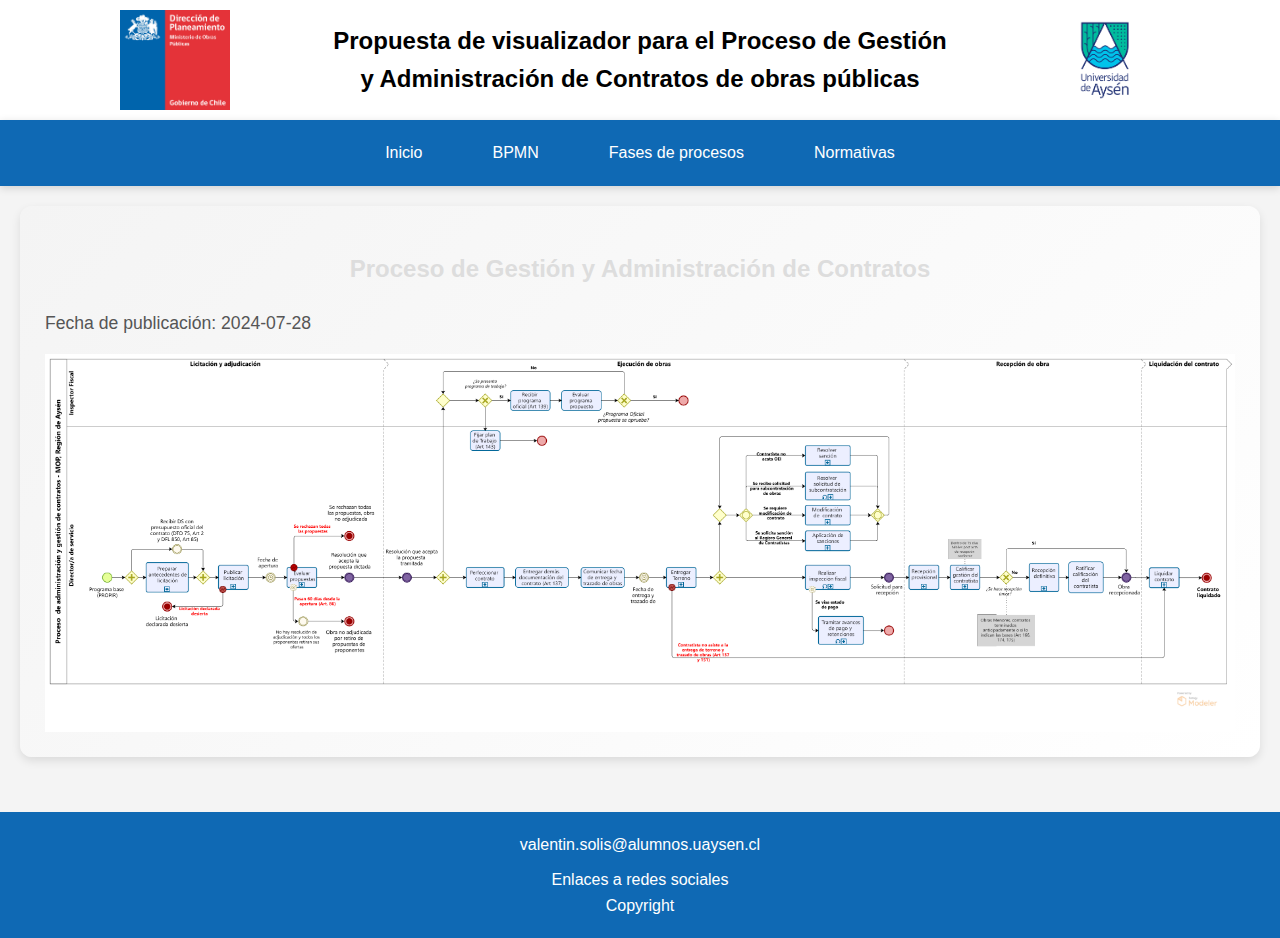
==== bpmn.html @ 6fcb5bc8 "Crear pagina bpmn y normativa" ====
<!DOCTYPE html>
<html>
    <head>
        <!-- Metadatos -->
        <meta charset="UTF-8">
        <meta name="viewport" content="width-device-width, initial-scale=1.0">
        <meta name="description" content="Propuesta de visualizador web para el proceso de gestión y administración de contratos de obra pública del MOP, Región de Aysén">
        <title>Visualizador web del PGAC - MOP</title>
        <link rel="stylesheet" href="styles.css">
        <script src="https://ajax.googleapis.com/ajax/libs/jquery/1.10.2/jquery.min.js"></script>
        <script src="scripts/jquery.rwdImageMaps.min.js"></script>
        <script src="scripts/jquery.maphilight.min.js"></script>
        <script>
        $(document).ready(function() {
            $('img[usemap]').rwdImageMaps();
            $('img[usemap]').maphilight();
        });
        </script>
        </head>

    <body>
        <header class="Encabezado">
            <div class="logo-container">
                <img id="dirplan" class="logo" src="imagenes/logos/DIRPLAN.jpeg" alt="Logo MOP">
            </div>
            <h1 id="Arriba">Propuesta de visualizador para el Proceso de Gestión y Administración de Contratos de obras públicas</h1>
            <div class="logo-container">
                <img id="uaysen" class="logo" src="imagenes/logos/UAYSEN.png" alt="Logo UAYSEN">
            </div>
        </header>
        <nav>
            <ul>
                <li><a href="index.html">Inicio</a></li>
                <li><a href="#">BPMN</a></li>
                <li><a href="#">Fases de procesos</a>
                    <ul>
                        <li><a href="licitacion.html">Licitación y adjudicación</a></li>
                        <li><a href="ejecucion.html">Ejecución de obra pública</a></li>
                        <li><a href="recepcion.html">Recepción de obra pública</a></li>
                        <li><a href="liquidacion.html">Liquidación del contrato</a></li>
                    </ul>
                </li>
                <li><a href="#">Normativas</a></li>
            </ul>
        </nav>

        <main>
            <!-- Contenido principal -->
            <article>
                <section>
                    <header>
                        <h2> Proceso de Gestión y Administración de Contratos </h2>
                        <p>Fecha de publicación: <time>2024-07-28</time></p>
                    </header>
                    <img src="imagenes/inicio/Proceso.png" usemap="#image-map" alt="Proceso de gestión y administración de contratos">
                    <map name="image-map">
                        <area alt="Fase de Licitación y Adjudicación" title="Fase de Licitación y Adjudicación" href="licitacion.html" coords="2035,2003,223,40" shape="rect">
                        <area alt="Fase de Ejecución de Obras" title="Fase de Ejecución de Obras" href="ejecucion.html" coords="2073,40,5206,1996" shape="rect">
                        <area alt="Fase de Recepción de Obras" title="Fase de Recepción de Obras" href="recepcion.html" coords="6647,40,5231,1993" shape="rect">
                        <area alt="Fase de Liquidación del Contrato" title="Fase de Liquidación del Contrato" href="liquidacion.html" coords="6679,40,7171,1993" shape="rect">
                    </map>
                </section>
            </article>
        </main>
        <footer>
            <address>
                valentin.solis@alumnos.uaysen.cl
            </address>
            Enlaces a redes sociales
           <p>Copyright</p> 
        </footer>
    </body>
</html>
---- styles.css ----
/* Cuerpo de la página */
body {
    width: auto;
    /*font-family: 'Arial', sans-serif;
    margin: 0;
    padding: 0;
    background-color: #f4f4f4;*/

    font-family: 'Roboto', sans-serif; /* Cambia la fuente a Roboto o cualquier fuente elegida */
    line-height: 1.6; /* Mejora la legibilidad con un mayor espacio entre líneas */
    color: #333; /* Color de texto gris oscuro para una apariencia profesional */
    background-color: #f4f4f4; /* Color de fondo claro */
    margin: 0;
    padding: 0;
}

html {  
    scroll-behavior: smooth;  
}

.btn-top {
    position: fixed;
    right: 20px;
    bottom: 20px;
    width: 50px;
    height: 50px;
    background-color: #55C0E9;
    color: white;
    border: none;
    border-radius: 50%;
    display: flex;
    justify-content: center;
    align-items: center;
    box-shadow: 0 4px 8px rgba(0, 0, 0, 0.2);
    cursor: pointer;
    transition: background-color 0.3s ease, transform 0.2s ease;
    text-decoration: none; 
    z-index: 999;
}

.btn-top:hover {
    background-color: #2678C0;
    transform: translateY(-2px);
}


/* Encabezado */
header.Encabezado {
    display: flex;
    justify-content: space-between;
    align-items: center;
    padding: 10px 20px;
    background-color: #fff;
    color: #000000;
}

.logo-container {
    flex: 1;
    display: flex;
    justify-content: center;
}

h1 {
    flex: 2;
    text-align: center;
    font-size: 1.5em;
    margin: 0;
}

.logo {
    max-height: 100px;
    max-width: 100%;
}

/* Navegador */
nav {
    width: 100%;
    background-color: #0F69B4;
    box-shadow: 0 2px 8px rgba(0, 0, 0, 0.15);
    z-index: 999;
}

nav ul {
    list-style: none;
    padding: 10px 10px 10px 10px;
    margin: 0;
    display: flex;
    justify-content: center;
}

nav ul li {
    margin: 0 20px;
    position: relative;
    z-index: 999;
}

nav ul li a {
    position: relative;
    color: white;
    text-decoration: none;
    font-size: 1em;
    padding: 10px 15px;
    display: block;
    transition: background-color 0.3s ease, box-shadow 0.3s ease;
    border-radius: 5px;  
    z-index: 999;  
}

nav ul li a:hover {
    background-color: #EB3C46;
    box-shadow: 0 4px 8px rgba(0, 0, 0, 0.2);
}

nav ul ul {
    display: none;
    position: absolute;
    top: 100%;
    left: 0;
    background-color: #0F69B4;
    box-shadow: 0 2px 8px rgba(0, 0, 0, 0.15);
    border-radius: 5px;
}

nav ul li:hover > ul {
    display: block;
}

nav ul ul li {
    display: block;
    margin: 0;
}

nav ul ul li a {
    padding: 10px 20px;
}

/* Contenido */
main {
    padding: 20px;
}

h2 {
    text-align: center;
    color: #ddd;
}
div.Contenido {
    display: flex;
    flex-direction: row;
    gap: 20px;
}

div.Contenido aside {
    width: 15%;
    background-color: #EB3C46;
    color: white;
    padding: 20px;
    border-radius: 10px;
}

/* Botonera (Aside) */
aside ul {
    list-style: none;
    padding: 0;
    margin: 0;
    display: flex;
    flex-direction: column;
    gap: 15px; /* Espaciado entre botones */
}

aside ul li {
    text-align: center;
}

aside ul li a {
    display: block;
    padding: 15px 20px; /* Tamaño del botón */
    background-color: #0F69B4; /* Color de fondo del botón */
    color: white; /* Color del texto */
    text-decoration: none;
    border-radius: 5px;
    box-shadow: 0 4px 6px rgba(0, 0, 0, 0.1); /* Sombra para efecto de botón */
    transition: background-color 0.3s ease, transform 0.2s ease, box-shadow 0.3s ease;
}

aside ul li a:hover {
    background-color: #2678C0; /* Color de fondo en hover */
    transform: translateY(-2px); /* Efecto de "elevación" al hacer hover */
    box-shadow: 0 6px 8px rgba(0, 0, 0, 0.15); /* Sombra más intensa al hacer hover */
}

aside ul li a:active {
    background-color: #0D4A78; /* Color de fondo en activo */
    transform: translateY(0); /* Efecto de "presionado" */
    box-shadow: 0 2px 4px rgba(0, 0, 0, 0.1); /* Sombra más pequeña al hacer clic */
}

div.Subprocesos {
    position: sticky;
    top: calc(100% * 0.1);
    bottom: calc(100% * 0.25);
}

div.Contenido aside h3 {
    position: -webkit-sticky;
    position: sticky;
    top: 0;
    font-size: 1.2em;
    text-align: center;
    border-bottom: 2px solid white;
    padding-bottom: 10px;
}

div.Contenido div.Diagramas {
    width: 90%;
    padding: 20px;
    background-color: #0F69B4;
    border-radius: 10px;
    box-shadow: 0 4px 8px rgba(0, 0, 0, 0.1);
}
section {
    background: linear-gradient(135deg, #f4f4f4, #ffffff); /* Gradiente suave de gris claro a blanco */
    /*border-left: 8px solid #0F69B4; /* Borde izquierdo ancho y colorido */
    padding: 25px; /* Espaciado interno */
    margin-bottom: 35px; /* Espaciado entre secciones */
    border-radius: 12px; /* Bordes redondeados para darle suavidad al diseño */
    box-shadow: 0 4px 10px rgba(0, 0, 0, 0.1); /* Sombra ligera para darle profundidad */
    transition: background 0.3s ease, transform 0.3s ease; /* Transición suave para interactividad */
}

section:hover {
    background: linear-gradient(135deg, #ffffff, #f0f0f0); /* Cambio de gradiente al pasar el cursor */
    /*transform: translateY(-5px); /* Elevación suave en hover */
    box-shadow: 0 6px 12px rgba(0, 0, 0, 0.15); /* Sombra más intensa al hacer hover */
}
area:hover{
    background: linear-gradient(135deg, #c01414, #f0f0f0); /* Cambio de gradiente al pasar el cursor */
    /*transform: translateY(-5px); /* Elevación suave en hover */
    box-shadow: 0 6px 12px rgba(0, 0, 0, 0.15); /* Sombra más intensa al hacer hover */
}

section h3 {
    font-family: 'Arial Black', sans-serif; /* Fuente más gruesa para destacar */
    color: #EB3C46; /* Color rojo para los títulos de las secciones */
    text-transform: uppercase; /* Mayúsculas para hacer el título más impactante */
    letter-spacing: 1px; /* Espaciado entre letras para mejorar la legibilidad */
    margin-bottom: 15px; /* Espaciado inferior entre el título y el contenido */
}

section p {
    font-size: 1.1em; /* Tamaño ligeramente mayor para mejorar la lectura */
    line-height: 1.7; /* Mayor espacio entre líneas para una mejor legibilidad */
    color: #555; /* Color de texto gris medio, para un contraste suave */
    margin-bottom: 15px; /* Espaciado entre párrafos */
}

section img {
    width: 100%;/* Las imágenes se ajustan al ancho del contenedor */
    height: 100%; 
    border-radius: 10px; /* Bordes redondeados para las imágenes */
    margin: 20px 0; /* Espaciado alrededor de las imágenes */
    box-shadow: 0 3px 8px rgba(0, 0, 0, 0.1); /* Sombra suave en las imágenes */
}
img {
    margin: 0 auto;
    max-width: 100%;
}

section ol {
    max-width: 100%;  
    text-align: justify;
}

section ol li {
    margin: 10px;
}
/* ---Pie de página--- */
.footer {
    width: 100% !important;
    height: 200px !important;
    bottom: 0px !important;
    margin-bottom: 0px !important;;
}
footer {
    background-color: #0F69B4;
    color: white;
    text-align: center;
    padding: 20px 0;
    position: relative;
    bottom: 0;
    width: 100%;
}

footer address {
    font-style: normal;
    margin-bottom: 10px;
    color: white;
}

footer p {
    margin: 0;
}

/* Estilo para las tablas */
table {
    width: 100%; /* Ajusta la tabla al ancho del contenedor */
    border-collapse: collapse; /* Elimina los espacios entre las celdas */
    margin-bottom: 20px; /* Espaciado inferior entre tablas */
    box-shadow: 0 4px 8px rgba(0, 0, 0, 0.1); /* Sombra para darle profundidad */
    border-radius: 8px; /* Bordes redondeados */
    overflow: hidden; /* Asegura que los bordes redondeados afecten a la tabla */
}

table th,
table td {
    padding: 15px; /* Espaciado interno de las celdas */
    text-align: left; /* Alinea el texto a la izquierda */
    border-bottom: 1px solid #ddd; /* Línea inferior ligera */
}

/*tablas*/
table{
    max-width: 70%;
    margin: 20px auto;
}
table th {
    background-color: #0F69B4; /* Color de fondo para las celdas del encabezado */
    color: white; /* Texto en blanco para contraste */
    font-weight: bold;
    text-transform: uppercase; /* Texto en mayúsculas para los encabezados */
    letter-spacing: 1px; /* Espaciado entre letras */
}

table tr:nth-child(even) {
    background-color: #f9f9f9; /* Color de fondo alternado para filas */
}

table tr:hover {
    background-color: #f1f1f1; /* Color de fondo al pasar el cursor */
}

table td {
    font-size: 1em;
    color: #333;
}

table th:first-child, 
table td:first-child {
    border-left: none; /* Sin borde izquierdo para la primera columna */
}

table th:last-child, 
table td:last-child {
    border-right: none; /* Sin borde derecho para la última columna */
}
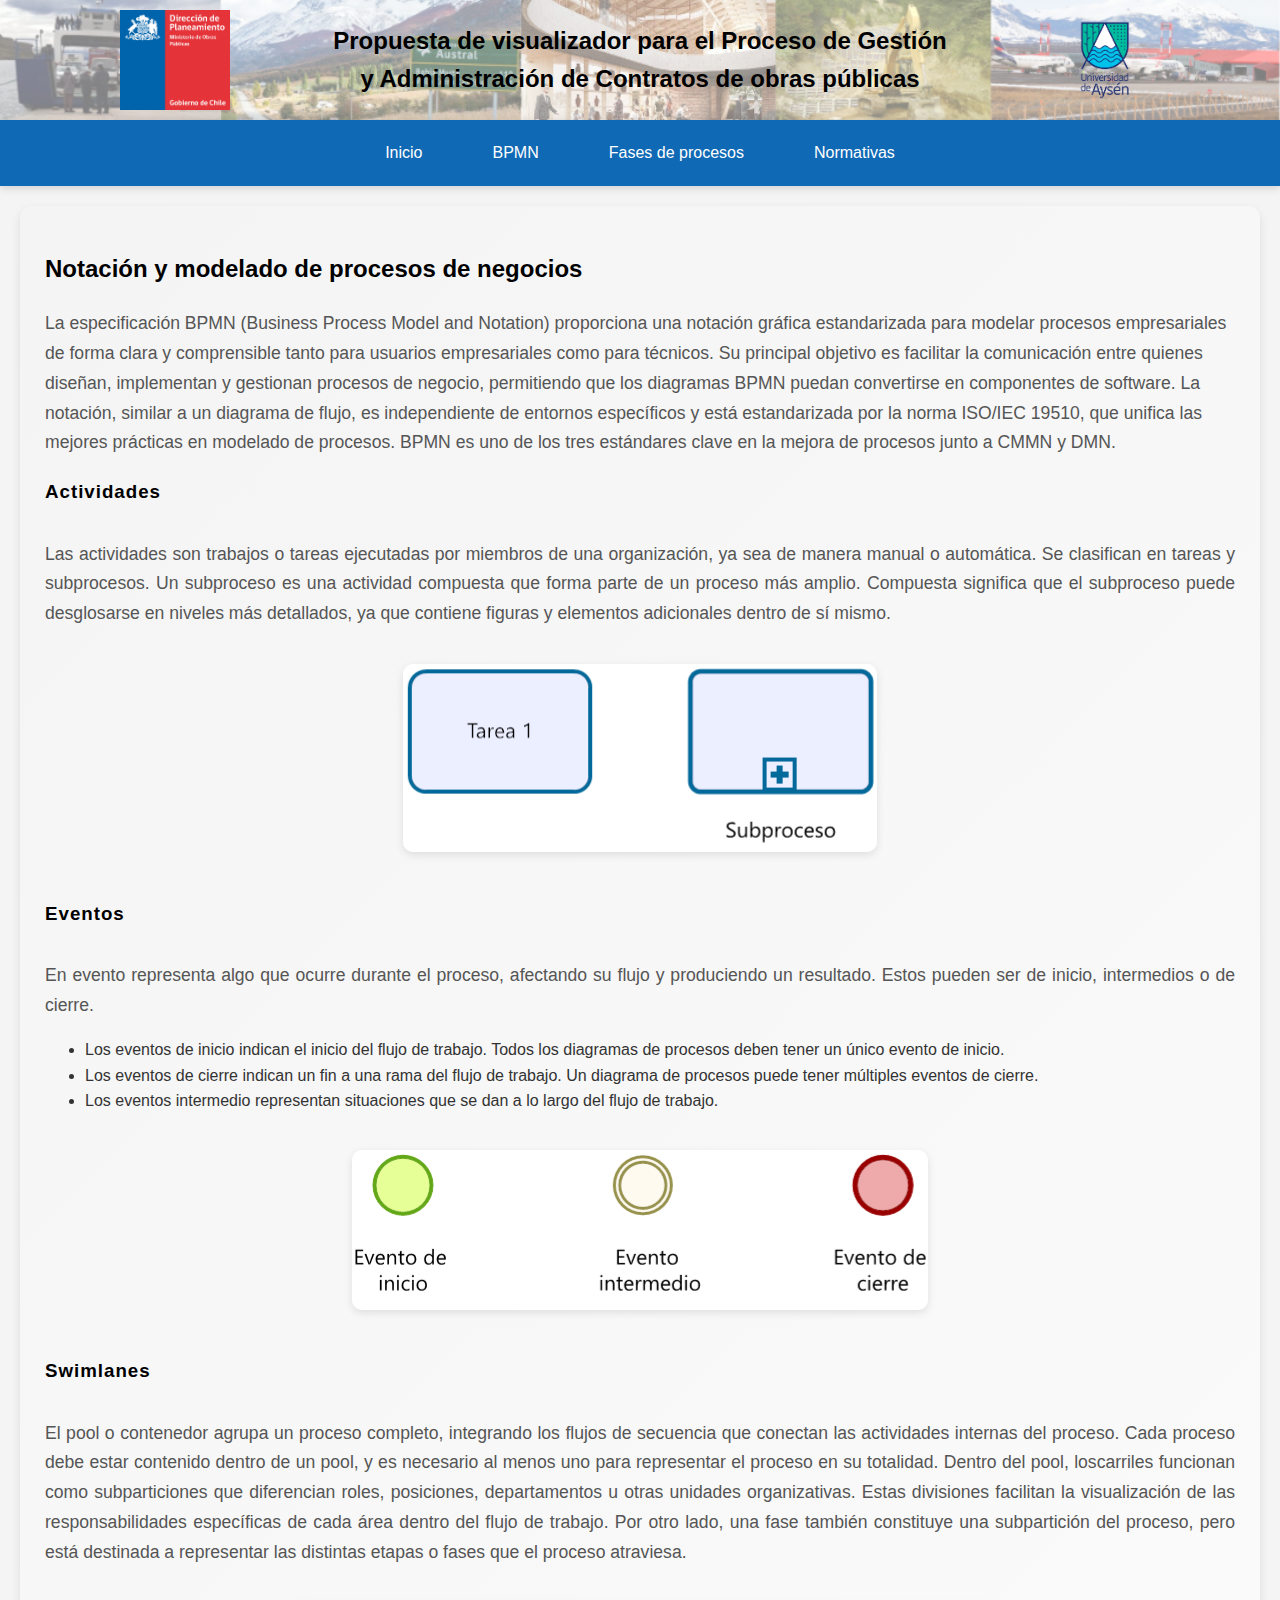
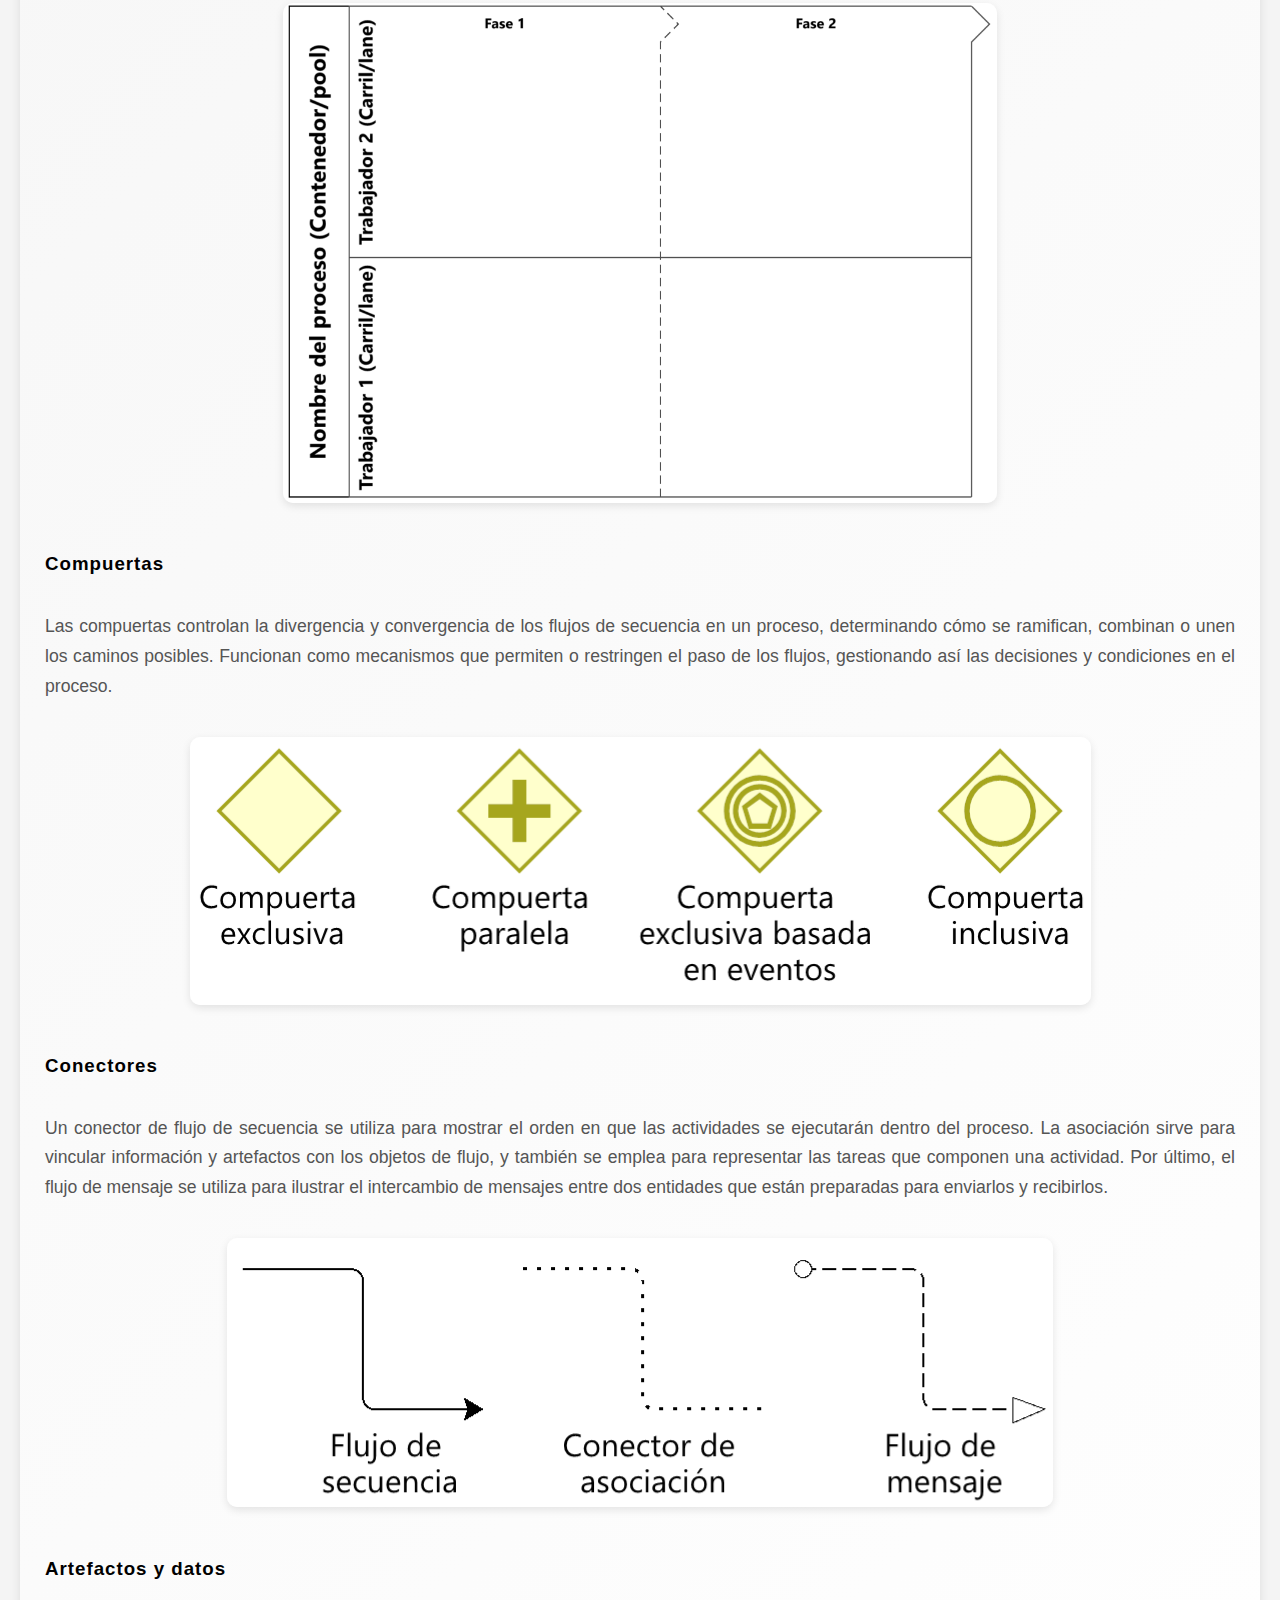
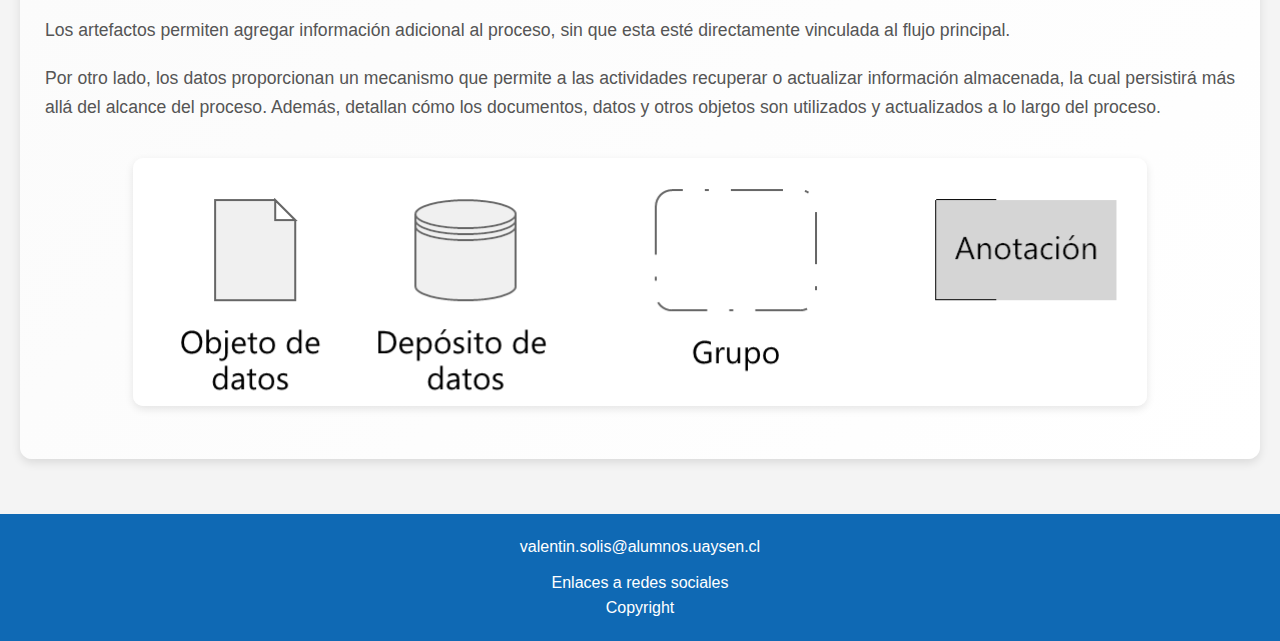
==== commit c11fdcaf: "Versión final" ====
--- a/bpmn.html
+++ b/bpmn.html
@@ -31,7 +31,7 @@
         <nav>
             <ul>
                 <li><a href="index.html">Inicio</a></li>
-                <li><a href="#">BPMN</a></li>
+                <li><a href="bpmn.html">BPMN</a></li>
                 <li><a href="#">Fases de procesos</a>
                     <ul>
                         <li><a href="licitacion.html">Licitación y adjudicación</a></li>
@@ -40,7 +40,7 @@
                         <li><a href="liquidacion.html">Liquidación del contrato</a></li>
                     </ul>
                 </li>
-                <li><a href="#">Normativas</a></li>
+                <li><a href="normativa.html">Normativas</a></li>
             </ul>
         </nav>
 
@@ -49,16 +49,88 @@
             <article>
                 <section>
                     <header>
-                        <h2> Proceso de Gestión y Administración de Contratos </h2>
-                        <p>Fecha de publicación: <time>2024-07-28</time></p>
+                        <h2> Notación y modelado de procesos de negocios </h2>
                     </header>
-                    <img src="imagenes/inicio/Proceso.png" usemap="#image-map" alt="Proceso de gestión y administración de contratos">
-                    <map name="image-map">
-                        <area alt="Fase de Licitación y Adjudicación" title="Fase de Licitación y Adjudicación" href="licitacion.html" coords="2035,2003,223,40" shape="rect">
-                        <area alt="Fase de Ejecución de Obras" title="Fase de Ejecución de Obras" href="ejecucion.html" coords="2073,40,5206,1996" shape="rect">
-                        <area alt="Fase de Recepción de Obras" title="Fase de Recepción de Obras" href="recepcion.html" coords="6647,40,5231,1993" shape="rect">
-                        <area alt="Fase de Liquidación del Contrato" title="Fase de Liquidación del Contrato" href="liquidacion.html" coords="6679,40,7171,1993" shape="rect">
-                    </map>
+                    <p>La especificación BPMN (Business Process Model and Notation) proporciona una notación gráfica 
+                        estandarizada para modelar procesos empresariales de forma clara y comprensible tanto para usuarios 
+                        empresariales como para técnicos. Su principal objetivo es facilitar la comunicación entre quienes diseñan, 
+                        implementan y gestionan procesos de negocio, permitiendo que los diagramas BPMN puedan convertirse en componentes 
+                        de software. La notación, similar a un diagrama de flujo, es independiente de entornos específicos y 
+                        está estandarizada por la norma ISO/IEC 19510, que unifica las mejores prácticas en modelado de procesos. 
+                        BPMN es uno de los tres estándares clave en la mejora de procesos junto a CMMN y DMN.</p>
+                    <div id="contenedor-notación">
+                        <h3>Actividades</h3>
+                        <div class="notacion">
+                            <div><p>Las actividades son trabajos o tareas ejecutadas por miembros de una organización, 
+                                ya sea de manera manual o automática. Se clasifican en tareas y subprocesos. 
+                                Un subproceso es una actividad compuesta que forma parte de un proceso más amplio. 
+                                Compuesta significa que el subproceso puede desglosarse en niveles más detallados, 
+                                ya que contiene figuras y elementos adicionales dentro de sí mismo.</p></div>
+                            <div><img src="imagenes/bpmn/actividades.png"  alt="BPMN - Actividades"></div>
+                        </div>
+                       
+
+                        <h3>Eventos</h3>
+                        <div class="notacion">
+                            <div><p>En evento representa algo que ocurre durante el proceso, 
+                                afectando su flujo y produciendo un resultado. Estos pueden ser de inicio, intermedios o de cierre.</p>
+                                <ul>
+                                    <li>Los eventos de inicio indican el inicio del flujo de trabajo. Todos los diagramas de procesos deben tener un único evento de inicio.</li>
+                                    <li>Los eventos de cierre indican un fin a una rama del flujo de trabajo. Un diagrama de procesos puede tener múltiples eventos de cierre.</li>
+                                    <li>Los eventos intermedio representan situaciones que se dan a lo largo del flujo de trabajo.</li>
+                                </ul>                            
+                            </div>
+                            <div><img src="imagenes/bpmn/evento.png"  alt="BPMN - Eventos"></div>
+                        </div>
+
+                        <h3>Swimlanes</h3>
+                        <div class="notacion">
+                            <div><p>El pool o contenedor agrupa un proceso completo, integrando los flujos de 
+                                secuencia que conectan las actividades internas del proceso. Cada proceso debe estar 
+                                contenido dentro de un pool, y es necesario al menos uno para representar el proceso en su totalidad.
+                            Dentro del pool, loscarriles funcionan como subparticiones que diferencian roles, 
+                                posiciones, departamentos u otras unidades organizativas. Estas divisiones facilitan la visualización 
+                                de las responsabilidades específicas de cada área dentro del flujo de trabajo.
+                            Por otro lado, una fase también constituye una subpartición del proceso, pero está 
+                                destinada a representar las distintas etapas o fases que el proceso atraviesa.</p></div>
+                            
+                            <div><img src="imagenes/bpmn/swimlanes.png"  alt="BPMN - Swimlanes"></div>                            
+                        </div>
+
+                        <h3>Compuertas</h3>
+                        <div class="notacion">
+                            <div><p>Las compuertas controlan la divergencia y convergencia de los flujos de 
+                                secuencia en un proceso, determinando cómo se ramifican, combinan o unen 
+                                los caminos posibles. Funcionan como mecanismos que permiten o restringen el paso 
+                                de los flujos, gestionando así las decisiones y condiciones en el proceso.</p></div>
+                            <div><img src="imagenes/bpmn/compuerta.png"  alt="BPMN - Compuertas"></div>
+                        </div>
+
+                        <h3>Conectores</h3>
+                        <div class="notacion">
+                            <div><p>Un conector de flujo de secuencia se utiliza para mostrar el orden en que las actividades 
+                                se ejecutarán dentro del proceso. La asociación sirve para vincular información y artefactos 
+                                con los objetos de flujo, y también se emplea para representar las tareas que componen una actividad. 
+                                Por último, el flujo de mensaje se utiliza para ilustrar el intercambio de mensajes entre dos entidades 
+                                que están preparadas para enviarlos y recibirlos.</p></div>
+                                <div><img src="imagenes/bpmn/conector.png"  alt="BPMN - Conectores"></div>
+                        </div>
+                        
+                    
+                        
+                                            
+                        <h3>Artefactos y datos</h3>
+                        <div class="notacion">
+                            <div><p>Los artefactos permiten agregar información adicional al proceso, sin que esta 
+                                esté directamente vinculada al flujo principal.</p>
+                            <p>Por otro lado, los datos proporcionan un mecanismo que permite a las actividades recuperar o actualizar 
+                                información almacenada, la cual persistirá más allá del alcance del proceso. Además, detallan cómo los 
+                                documentos, datos y otros objetos son utilizados y actualizados a lo largo del proceso.</p></div>
+                                <div><img src="imagenes\bpmn\datos.png"  alt="BPMN - Artefactos y datos"></div>
+                        </div>    
+                    
+                        
+                    </div>
                 </section>
             </article>
         </main>
--- a/styles.css
+++ b/styles.css
@@ -50,7 +50,11 @@
     justify-content: space-between;
     align-items: center;
     padding: 10px 20px;
-    background-color: #fff;
+    /*background-image: url("fondo.png");*/
+    background: linear-gradient(rgba(255, 255, 255, 0.5), rgba(255, 255, 255, 0.5)), url("imagenes/fondo.png");
+    background-repeat: no-repeat;
+    background-position: center;
+    background-size: cover;
     color: #000000;
 }
 
@@ -60,7 +64,7 @@
     justify-content: center;
 }
 
-h1 {
+h1 {/* Propuesta de visualizador, unico h1*/
     flex: 2;
     text-align: center;
     font-size: 1.5em;
@@ -140,8 +144,8 @@
 }
 
 h2 {
-    text-align: center;
-    color: #ddd;
+    text-align: left;
+    color: #000000;
 }
 div.Contenido {
     display: flex;
@@ -150,12 +154,57 @@
 }
 
 div.Contenido aside {
+    position:sticky;
     width: 15%;
     background-color: #EB3C46;
     color: white;
     padding: 20px;
     border-radius: 10px;
 }
+/*Normativas*/
+#normativas {
+    display: flex;
+    flex-direction: column;
+}
+
+.lista-normativa{
+    display: flex;
+    flex-direction: row;
+}
+.lista-normativa div{
+    width: 33%;
+    padding: 5px;
+    margin: 5px;
+}
+
+
+/* BPMN */
+.notacion {
+    list-style: none;
+    padding: 0;
+    margin: 0;
+    display: flex;
+    flex-direction: column;
+    
+}
+.notacion div img {
+    max-height: 500px;
+    width: auto;
+    text-align: center;
+    display: inline-block;
+}
+.notacion div {
+    text-align: center;  /* Centra el contenido en el contenedor */
+}
+
+.notacion p {
+    text-align: justify;
+    
+}
+.notacion li {
+    text-align: justify;
+    
+}
 
 /* Botonera (Aside) */
 aside ul {
@@ -164,16 +213,17 @@
     margin: 0;
     display: flex;
     flex-direction: column;
-    gap: 15px; /* Espaciado entre botones */
+    /*gap: 15px; /* Espaciado entre botones */
 }
 
 aside ul li {
     text-align: center;
+    padding: 5px; /*Espaciado entre botones*/
 }
 
 aside ul li a {
     display: block;
-    padding: 15px 20px; /* Tamaño del botón */
+    padding: 5px 13px; /* Tamaño del botón */
     background-color: #0F69B4; /* Color de fondo del botón */
     color: white; /* Color del texto */
     text-decoration: none;
@@ -183,7 +233,7 @@
 }
 
 aside ul li a:hover {
-    background-color: #2678C0; /* Color de fondo en hover */
+    background-color: #2678C0; /* Color de fondo al pasar el cursor */
     transform: translateY(-2px); /* Efecto de "elevación" al hacer hover */
     box-shadow: 0 6px 8px rgba(0, 0, 0, 0.15); /* Sombra más intensa al hacer hover */
 }
@@ -196,7 +246,7 @@
 
 div.Subprocesos {
     position: sticky;
-    top: calc(100% * 0.1);
+    top: calc(100% * 0.025);
     bottom: calc(100% * 0.25);
 }
 
@@ -240,8 +290,8 @@
 
 section h3 {
     font-family: 'Arial Black', sans-serif; /* Fuente más gruesa para destacar */
-    color: #EB3C46; /* Color rojo para los títulos de las secciones */
-    text-transform: uppercase; /* Mayúsculas para hacer el título más impactante */
+    color: #000000; /* Color rojo para los títulos de las secciones */
+    
     letter-spacing: 1px; /* Espaciado entre letras para mejorar la legibilidad */
     margin-bottom: 15px; /* Espaciado inferior entre el título y el contenido */
 }
